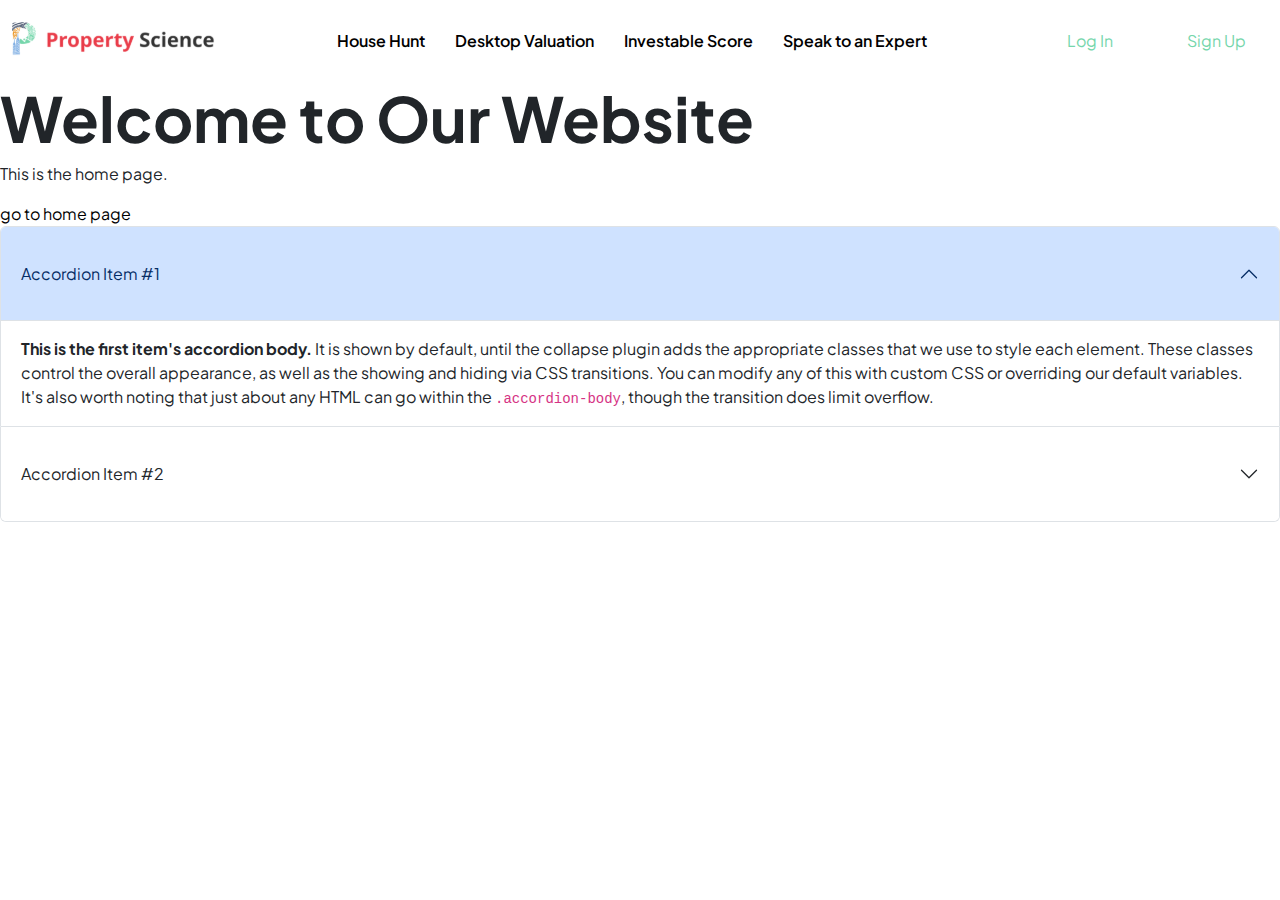
==== about.html @ ee39e850 "first commit" ====
<!DOCTYPE html>
<html lang="en">
<head id="header">
</head>
<body id="body">
    <!-- header  -->
    <div id="nav"></div>
    <main>
        <h1>Welcome to Our Website</h1>
        <p>This is the home page.</p>
        <a href="./index.html">go to home page</a>
    </main>

    <!-- Footer -->
    <div id="footer"></div>

    <div class="accordion" id="accordionExample">
        <div class="accordion-item">
          <h2 class="accordion-header">
            <button class="accordion-button" type="button" data-bs-toggle="collapse" data-bs-target="#collapseOne" aria-expanded="true" aria-controls="collapseOne">
              Accordion Item #1
            </button>
          </h2>
          <div id="collapseOne" class="accordion-collapse collapse show" data-bs-parent="#accordionExample">
            <div class="accordion-body">
              <strong>This is the first item's accordion body.</strong> It is shown by default, until the collapse plugin adds the appropriate classes that we use to style each element. These classes control the overall appearance, as well as the showing and hiding via CSS transitions. You can modify any of this with custom CSS or overriding our default variables. It's also worth noting that just about any HTML can go within the <code>.accordion-body</code>, though the transition does limit overflow.
            </div>
          </div>
        </div>
        <div class="accordion-item">
          <h2 class="accordion-header">
            <button class="accordion-button collapsed" type="button" data-bs-toggle="collapse" data-bs-target="#collapseTwo" aria-expanded="false" aria-controls="collapseTwo">
              Accordion Item #2
            </button>
          </h2>
          <div id="collapseTwo" class="accordion-collapse collapse" data-bs-parent="#accordionExample">
            <div class="accordion-body">
              <strong>This is the second item's accordion body.</strong> It is hidden by default, until the collapse plugin adds the appropriate classes that we use to style each element. These classes control the overall appearance, as well as the showing and hiding via CSS transitions. You can modify any of this with custom CSS or overriding our default variables. It's also worth noting that just about any HTML can go within the <code>.accordion-body</code>, though the transition does limit overflow.
            </div>
          </div>
        </div>
      </div>



    <script src="./assets/js/components.js"></script>

    <!-- Load Multiple JS Files Dynamically -->
    <script src="./assets/js/loadScripts.js"></script>
</body>
</html>
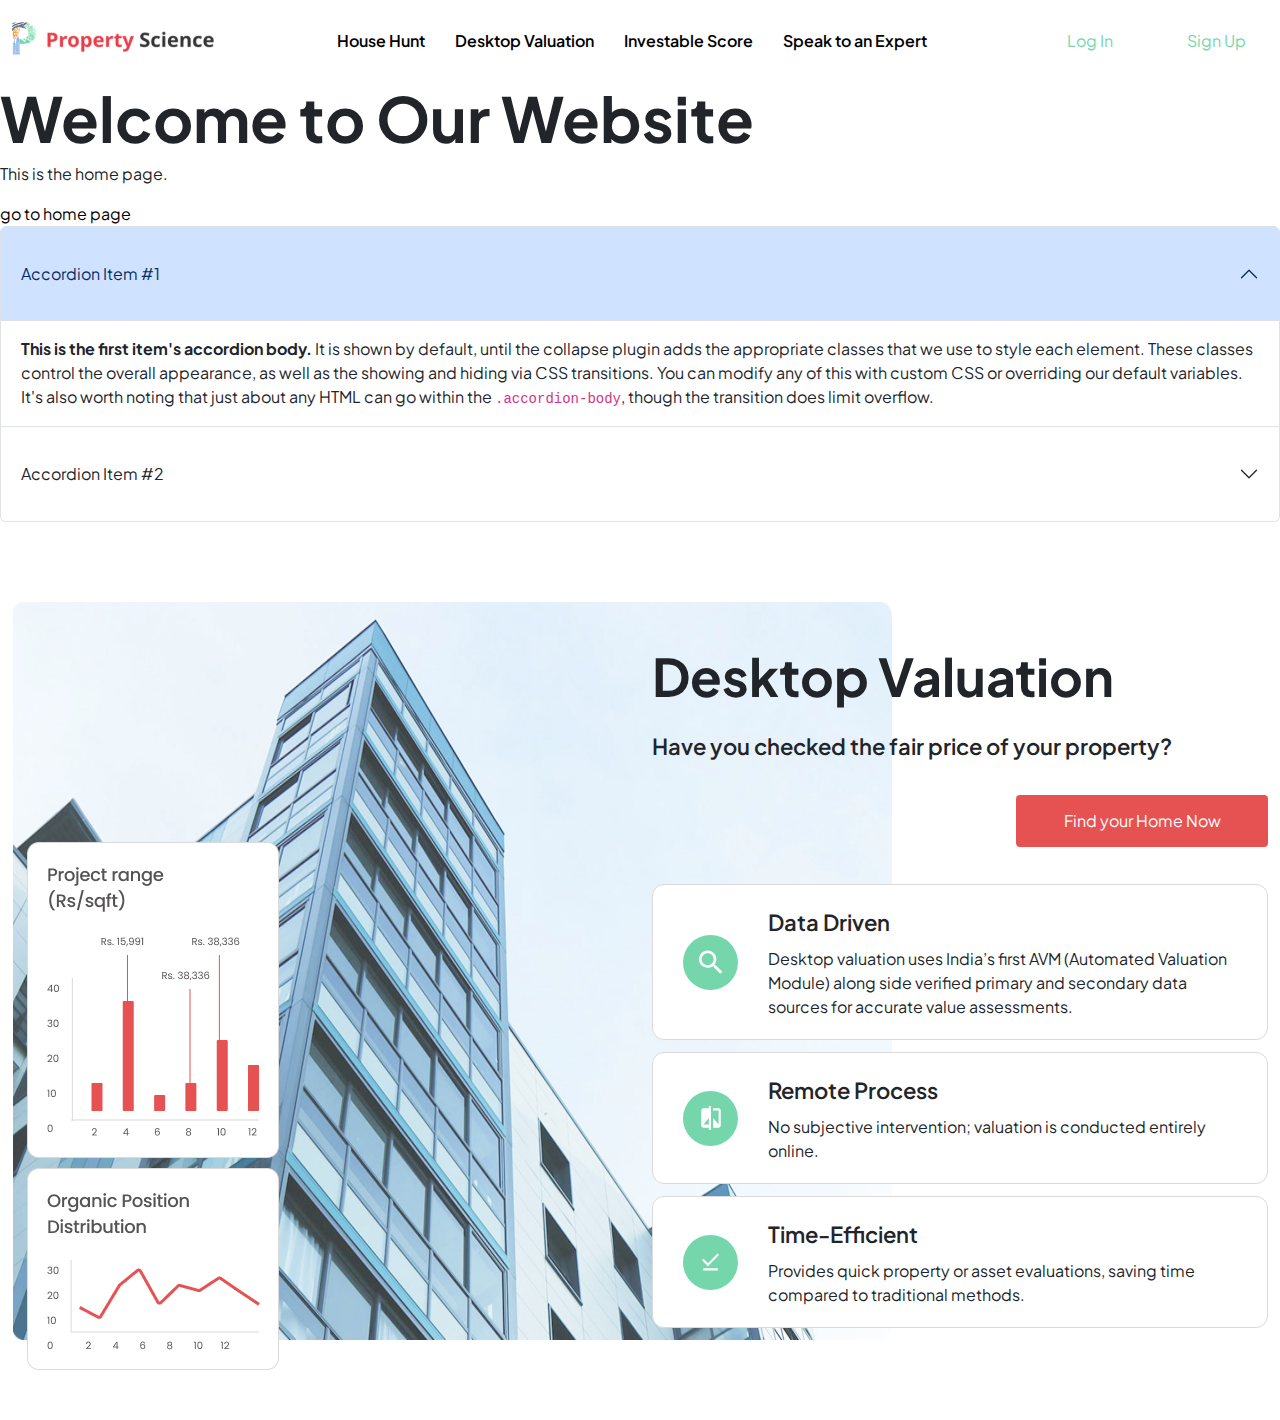
==== commit e510029f: "2 commit" ====
--- a/about.html
+++ b/about.html
@@ -2,7 +2,9 @@
 <html lang="en">
 <head id="header">
 </head>
+
 <body id="body">
+  <script src="./assets/js/components.js"></script>
     <!-- header  -->
     <div id="nav"></div>
     <main>
@@ -41,9 +43,11 @@
         </div>
       </div>
 
+      <section id="DesktopValuationSec" class="section-padding Desktop-Valuation-Sec"></section>
 
 
-    <script src="./assets/js/components.js"></script>
+
+    
 
     <!-- Load Multiple JS Files Dynamically -->
     <script src="./assets/js/loadScripts.js"></script>
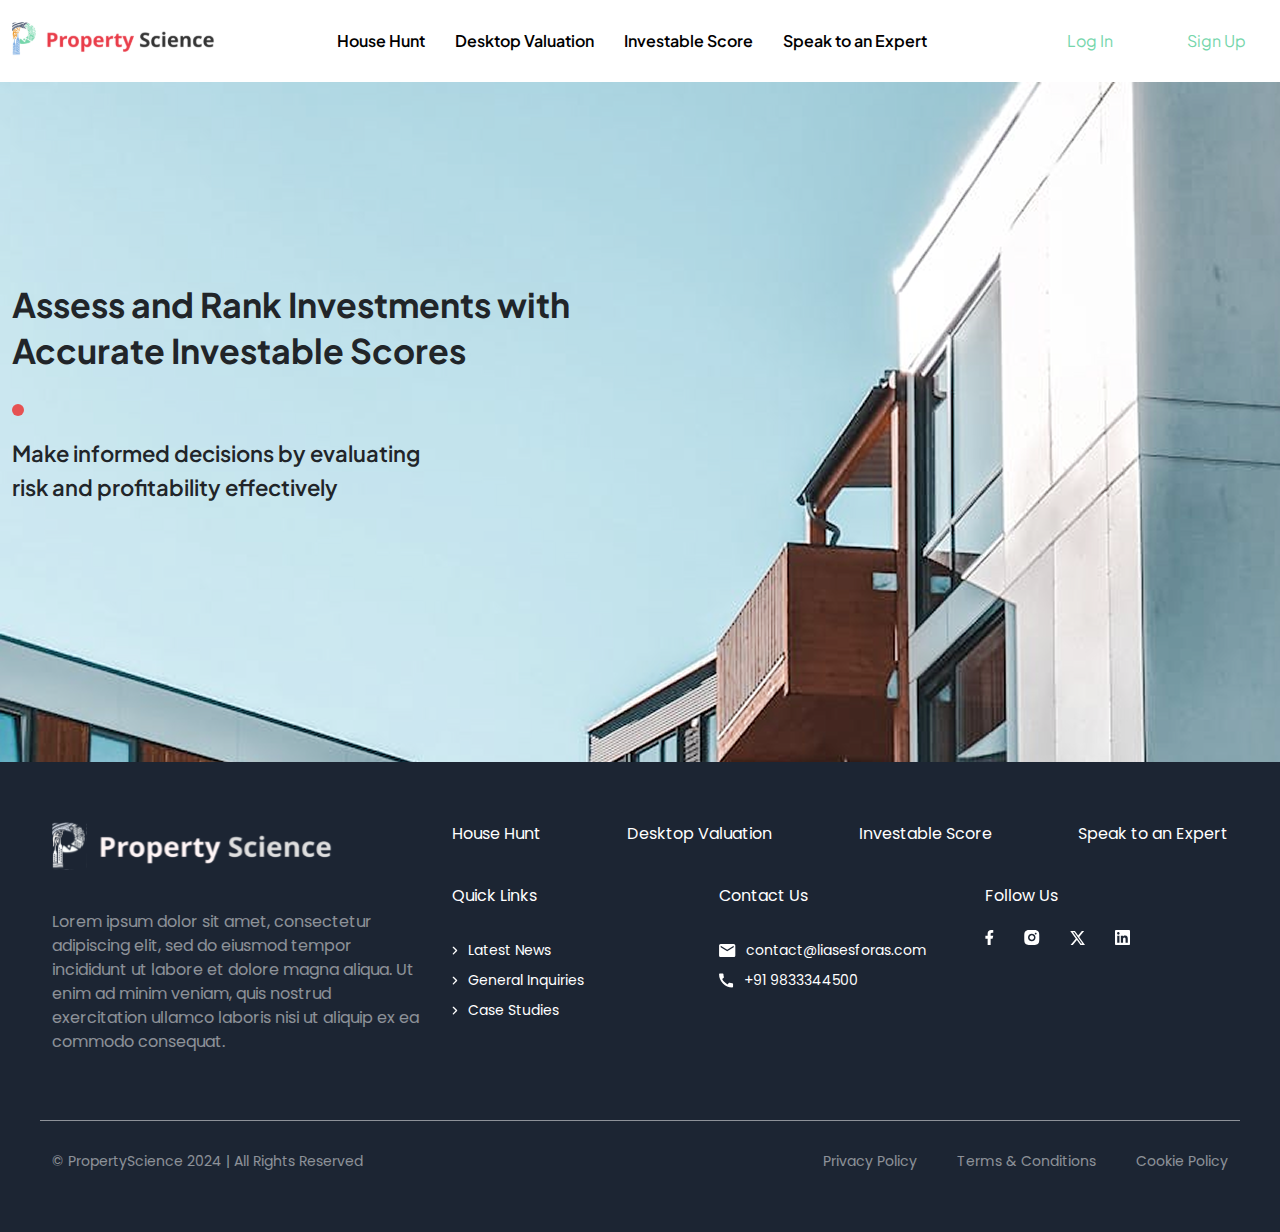
==== commit 64c6512d: "fixing swiper bug commit" ====
--- a/about.html
+++ b/about.html
@@ -1,55 +1,25 @@
 <!DOCTYPE html>
 <html lang="en">
+
 <head id="header">
 </head>
 
+
 <body id="body">
-  <script src="./assets/js/components.js"></script>
     <!-- header  -->
-    <div id="nav"></div>
-    <main>
-        <h1>Welcome to Our Website</h1>
-        <p>This is the home page.</p>
-        <a href="./index.html">go to home page</a>
-    </main>
-
-    <!-- Footer -->
-    <div id="footer"></div>
-
-    <div class="accordion" id="accordionExample">
-        <div class="accordion-item">
-          <h2 class="accordion-header">
-            <button class="accordion-button" type="button" data-bs-toggle="collapse" data-bs-target="#collapseOne" aria-expanded="true" aria-controls="collapseOne">
-              Accordion Item #1
-            </button>
-          </h2>
-          <div id="collapseOne" class="accordion-collapse collapse show" data-bs-parent="#accordionExample">
-            <div class="accordion-body">
-              <strong>This is the first item's accordion body.</strong> It is shown by default, until the collapse plugin adds the appropriate classes that we use to style each element. These classes control the overall appearance, as well as the showing and hiding via CSS transitions. You can modify any of this with custom CSS or overriding our default variables. It's also worth noting that just about any HTML can go within the <code>.accordion-body</code>, though the transition does limit overflow.
-            </div>
-          </div>
-        </div>
-        <div class="accordion-item">
-          <h2 class="accordion-header">
-            <button class="accordion-button collapsed" type="button" data-bs-toggle="collapse" data-bs-target="#collapseTwo" aria-expanded="false" aria-controls="collapseTwo">
-              Accordion Item #2
-            </button>
-          </h2>
-          <div id="collapseTwo" class="accordion-collapse collapse" data-bs-parent="#accordionExample">
-            <div class="accordion-body">
-              <strong>This is the second item's accordion body.</strong> It is hidden by default, until the collapse plugin adds the appropriate classes that we use to style each element. These classes control the overall appearance, as well as the showing and hiding via CSS transitions. You can modify any of this with custom CSS or overriding our default variables. It's also worth noting that just about any HTML can go within the <code>.accordion-body</code>, though the transition does limit overflow.
-            </div>
-          </div>
-        </div>
-      </div>
-
-      <section id="DesktopValuationSec" class="section-padding Desktop-Valuation-Sec"></section>
+    <section id="nav"></section>
+    <section id="OnboardingbreadcrumbSec" style="background: url(./assets/src/images/Landing-page-Onboarding/breadcrumb/breadcrumb-1.png);" class="Onboarding-breadcrumb-Sec"></section>
+    <section id="footer" class="footer-sec"></section>
 
 
-
-    
+    <script src="./assets/js/components.js"></script>
 
     <!-- Load Multiple JS Files Dynamically -->
     <script src="./assets/js/loadScripts.js"></script>
+
+    <!-- Swiper JS -->
+    <script src="./assets/js/swiper.js"></script>
+
 </body>
-</html>
+
+</html>